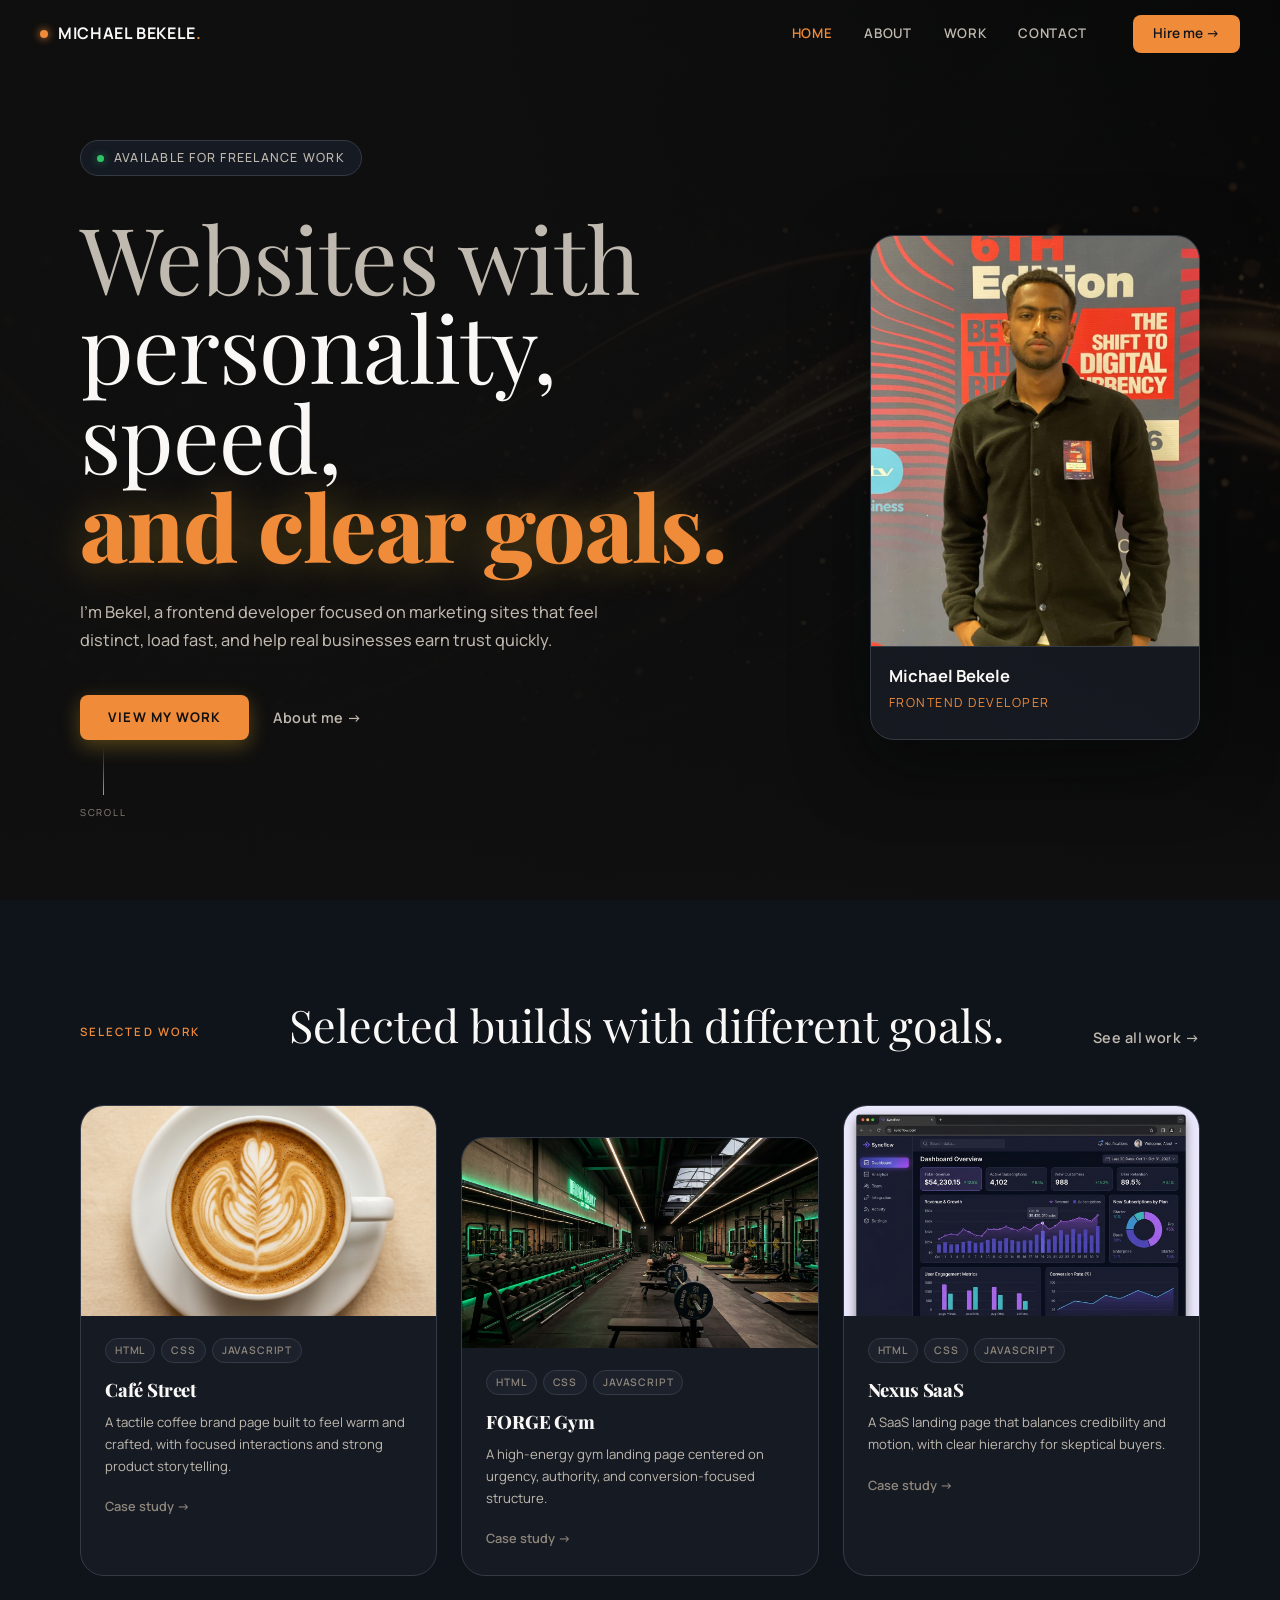
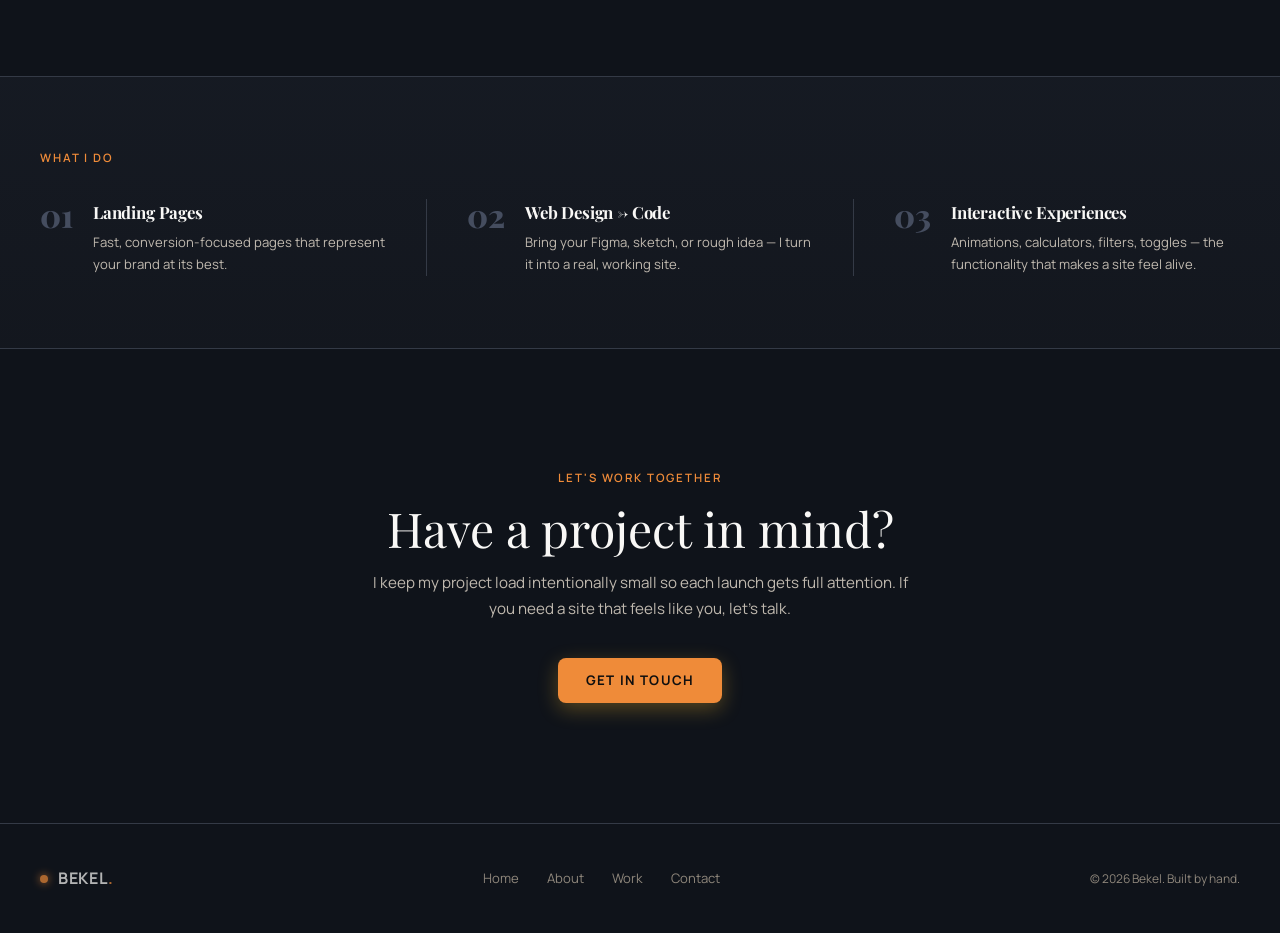
==== index.html @ 57e2bdfe "Add files via upload" ====
<!DOCTYPE html>
<html lang="en">
<head>
  <meta charset="UTF-8"/>
  <meta name="viewport" content="width=device-width, initial-scale=1.0"/>
  <title>Michael Bekele, Frontend Developer</title>
  <meta name="description" content="Frontend developer building conversion-focused websites with bold design and clean performance."/>
  <link rel="preconnect" href="https://fonts.googleapis.com"/>
  <link rel="preconnect" href="https://fonts.gstatic.com" crossorigin/>
  <link href="https://fonts.googleapis.com/css2?family=Manrope:wght@400;500;600;700;800&family=Playfair+Display:wght@500;600;700;800&display=swap" rel="stylesheet"/>
  <link rel="stylesheet" href="style.css"/>
</head>
<body class="page-home">

  <!-- CURSOR -->
  <div class="cursor-dot" id="cursor-dot"></div>
  <div class="cursor-ring" id="cursor-ring"></div>

  <!-- PAGE TRANSITION -->
  <div class="page-transition" id="page-transition"></div>

  <!-- NAV -->
  <header class="nav" id="nav">
    <div class="nav-inner">
      <a href="index.html" class="nav-brand" id="nav-brand">
        <span class="brand-dot"></span>
        <span>Michael Bekele<em>.</em></span>
      </a>
      <nav class="nav-links" id="nav-links">
        <a href="index.html" class="nl active">Home</a>
        <a href="about.html" class="nl">About</a>
        <a href="work.html" class="nl">Work</a>
        <a href="contact.html" class="nl">Contact</a>
      </nav>
      <a href="contact.html" class="nav-cta" id="nav-cta">Hire me →</a>
      <button class="hamburger" id="hamburger" aria-label="Toggle menu">
        <span></span><span></span><span></span>
      </button>
    </div>
  </header>

  <!-- HERO -->
  <section class="hero-home">
    <div class="hero-bg-img">
      <img src="portfolio_hero_bg_1786190044592.jpg" alt="" aria-hidden="true"/>
      <div class="hero-overlay"></div>
    </div>

    <div class="hero-home-inner">
      <div class="hero-layout">
        <div class="hero-copy">
          <div class="hero-tag" data-reveal>
            <span class="status-dot"></span> Available for freelance work
          </div>

          <h1 class="hero-home-headline" data-reveal>
            <span class="hl-thin">Websites with</span><br/>
            <span class="hl-bold">personality, speed,</span><br/>
            <span class="hl-accent">and clear goals.</span>
          </h1>

          <p class="hero-home-sub" data-reveal>
            I'm Bekel, a frontend developer focused on marketing sites that feel distinct,
            load fast, and help real businesses earn trust quickly.
          </p>

          <div class="hero-home-cta" data-reveal>
            <a href="work.html" class="btn btn-gold" id="view-work-btn">View my work</a>
            <a href="about.html" class="btn-link" id="about-link">About me →</a>
          </div>
        </div>

        <aside class="portrait-card" data-reveal>
          <div class="portrait-frame">
            <img src="My image.jpg" alt="Portrait of Bekel" loading="lazy"/>
          </div>
          <div class="portrait-meta">
            <p class="portrait-name">Michael Bekele</p>
            <p class="portrait-role">Frontend Developer</p>
          </div>
        </aside>
      </div>

      <div class="hero-scroll-hint" aria-hidden="true">
        <span class="scroll-line-v"></span>
        <span>scroll</span>
      </div>
    </div>
  </section>

  <!-- SELECTED WORK (teaser on home) -->
  <section class="home-work">
    <div class="hw-header" data-reveal>
      <span class="section-label">Selected Work</span>
      <h2 class="hw-title">Selected builds with different goals.</h2>
      <a href="work.html" class="btn-link hw-all">See all work →</a>
    </div>

    <div class="hw-grid">
      <!-- Cafe -->
      <article class="hw-card" data-reveal onclick="navigate('work.html')">
        <div class="hw-img-wrap">
          <img src="thumb_cafe.jpg" alt="Café Street website" loading="lazy"/>
          <div class="hw-overlay">
            <a href="https://coffee-street12.netlify.app/" target="_blank" rel="noopener" class="hw-visit" id="cafe-live" onclick="event.stopPropagation()">Visit live site ↗</a>
          </div>
        </div>
        <div class="hw-meta">
          <div class="hw-tags">
            <span>HTML</span><span>CSS</span><span>JavaScript</span>
          </div>
          <h3>Café Street</h3>
          <p>A tactile coffee brand page built to feel warm and crafted, with focused interactions and strong product storytelling.</p>
          <a href="work.html#cafe" class="hw-more">Case study →</a>
        </div>
      </article>

      <!-- Gym -->
      <article class="hw-card hw-card--offset" data-reveal onclick="navigate('work.html')">
        <div class="hw-img-wrap">
          <img src="thumb_gym.jpg" alt="FORGE gym website" loading="lazy"/>
          <div class="hw-overlay">
            <a href="https://forge-gym12.netlify.app/" target="_blank" rel="noopener" class="hw-visit" id="gym-live" onclick="event.stopPropagation()">Visit live site ↗</a>
          </div>
        </div>
        <div class="hw-meta">
          <div class="hw-tags">
            <span>HTML</span><span>CSS</span><span>JavaScript</span>
          </div>
          <h3>FORGE Gym</h3>
          <p>A high-energy gym landing page centered on urgency, authority, and conversion-focused structure.</p>
          <a href="work.html#forge" class="hw-more">Case study →</a>
        </div>
      </article>

      <!-- SaaS -->
      <article class="hw-card" data-reveal onclick="navigate('work.html')">
        <div class="hw-img-wrap">
          <img src="thumb_saas.jpg" alt="Nexus SaaS website" loading="lazy"/>
          <div class="hw-overlay">
            <a href="https://nexus-pro1.netlify.app/" target="_blank" rel="noopener" class="hw-visit" id="saas-live" onclick="event.stopPropagation()">Visit live site ↗</a>
          </div>
        </div>
        <div class="hw-meta">
          <div class="hw-tags">
            <span>HTML</span><span>CSS</span><span>JavaScript</span>
          </div>
          <h3>Nexus SaaS</h3>
          <p>A SaaS landing page that balances credibility and motion, with clear hierarchy for skeptical buyers.</p>
          <a href="work.html#nexus" class="hw-more">Case study →</a>
        </div>
      </article>
    </div>
  </section>

  <!-- SERVICES STRIP -->
  <section class="services-strip" data-reveal>
    <div class="services-inner">
      <p class="services-label">What I do</p>
      <div class="services-list">
        <div class="service-item">
          <span class="si-num">01</span>
          <div>
            <h3>Landing Pages</h3>
            <p>Fast, conversion-focused pages that represent your brand at its best.</p>
          </div>
        </div>
        <div class="service-divider"></div>
        <div class="service-item">
          <span class="si-num">02</span>
          <div>
            <h3>Web Design → Code</h3>
            <p>Bring your Figma, sketch, or rough idea — I turn it into a real, working site.</p>
          </div>
        </div>
        <div class="service-divider"></div>
        <div class="service-item">
          <span class="si-num">03</span>
          <div>
            <h3>Interactive Experiences</h3>
            <p>Animations, calculators, filters, toggles — the functionality that makes a site feel alive.</p>
          </div>
        </div>
      </div>
    </div>
  </section>

  <!-- HOME CTA -->
  <section class="home-cta" data-reveal>
    <div class="home-cta-inner">
      <p class="hcta-label">Let's work together</p>
      <h2 class="hcta-title">Have a project in mind?</h2>
      <p class="hcta-sub">I keep my project load intentionally small so each launch gets full attention. If you need a site that feels like you, let's talk.</p>
      <a href="contact.html" class="btn btn-gold" id="home-contact-btn">Get in touch</a>
    </div>
  </section>

  <!-- FOOTER -->
  <footer class="footer">
    <div class="footer-inner">
      <a href="index.html" class="nav-brand footer-brand">
        <span class="brand-dot"></span>
        <span>Bekel<em>.</em></span>
      </a>
      <div class="footer-links">
        <a href="index.html">Home</a>
        <a href="about.html">About</a>
        <a href="work.html">Work</a>
        <a href="contact.html">Contact</a>
      </div>
      <p class="footer-copy">© 2026 Bekel. Built by hand.</p>
    </div>
  </footer>

  <script src="main.js"></script>
</body>
</html>
---- style.css ----
/* ============================================
   PORTFOLIO — style.css
   ============================================ */

*, *::before, *::after { box-sizing: border-box; margin: 0; padding: 0; }

:root {
  --gold:       hsl(27, 85%, 58%);
  --gold-dim:   hsl(27, 79%, 50%);
  --gold-soft:  hsl(27, 85%, 58%, 0.14);
  --bg:         hsl(215, 28%, 8%);
  --bg-card:    hsl(218, 24%, 11%);
  --bg-card2:   hsl(220, 21%, 14%);
  --border:     hsl(221, 15%, 24%);
  --border-mid: hsl(220, 16%, 32%);
  --text:       hsl(35, 22%, 92%);
  --text-muted: hsl(35, 12%, 72%);
  --text-dim:   hsl(35, 8%, 52%);
  --white:      hsl(40, 20%, 97%);
  --shadow:     0 22px 70px hsl(215, 40%, 2%, 0.55);
  --r-sm:  8px;
  --r-md: 16px;
  --r-lg: 24px;
  --transition: 0.3s cubic-bezier(.4,0,.2,1);
  --font-head: 'Playfair Display', Georgia, serif;
  --font-body: 'Manrope', 'Segoe UI', sans-serif;
}

html { scroll-behavior: smooth; font-size: 16px; }

body {
  font-family: var(--font-body);
  background:
    radial-gradient(70rem 35rem at 78% -5%, hsl(27, 85%, 58%, 0.1), transparent 60%),
    radial-gradient(45rem 24rem at -8% 22%, hsl(208, 50%, 38%, 0.16), transparent 62%),
    var(--bg);
  color: var(--text);
  overflow-x: hidden;
  line-height: 1.6;
}

@media (pointer: fine) {
  body { cursor: default; }
  a, button, .hw-card, .project-visit-btn, .contact-method { cursor: pointer; }
}

img { display: block; max-width: 100%; height: auto; }
a   { text-decoration: none; color: inherit; }
ul  { list-style: none; }
button { font-family: inherit; border: none; background: none; }

::-webkit-scrollbar { width: 4px; }
::-webkit-scrollbar-track { background: var(--bg); }
::-webkit-scrollbar-thumb { background: var(--gold); border-radius: 99px; }

/* ============================================
   CURSOR
   ============================================ */
.cursor-dot,
.cursor-ring {
  display: none !important;
}

/* ============================================
   PAGE TRANSITION
   ============================================ */
.page-transition {
  position: fixed; inset: 0; z-index: 8000;
  background: var(--bg);
  pointer-events: none;
  opacity: 0;
  transition: opacity 0.4s ease;
}
.page-transition.active { opacity: 1; pointer-events: all; }

/* ============================================
   NAVBAR
   ============================================ */
.nav {
  position: fixed; top: 0; left: 0; right: 0; z-index: 100;
  padding: 0 40px;
  transition: background var(--transition), border-color var(--transition), box-shadow var(--transition);
}
.nav.scrolled {
  background: hsl(217, 28%, 9%, 0.84);
  backdrop-filter: blur(20px);
  border-bottom: 1px solid var(--border);
  box-shadow: 0 8px 30px hsl(220, 30%, 4%, 0.35);
}

.nav-inner {
  max-width: 1200px; margin: 0 auto;
  height: 68px;
  display: flex; align-items: center; gap: 32px;
}

.nav-brand {
  display: flex; align-items: center; gap: 10px;
  font-family: var(--font-body);
  font-size: 1rem; font-weight: 700;
  letter-spacing: 0.04em;
  text-transform: uppercase;
  color: var(--white);
  flex-shrink: 0;
}
.nav-brand em { color: var(--gold); font-style: normal; }
.brand-dot {
  width: 8px; height: 8px; border-radius: 50%;
  background: var(--gold);
  box-shadow: 0 0 8px var(--gold);
  animation: dotGlow 4s ease-in-out infinite;
}
@keyframes dotGlow {
  0%,100% { box-shadow: 0 0 6px var(--gold); }
  50%      { box-shadow: 0 0 14px var(--gold); }
}

.nav-links { display: flex; gap: 4px; margin-left: auto; }
.nl {
  font-size: 0.83rem; font-weight: 600;
  letter-spacing: 0.05em;
  text-transform: uppercase;
  color: var(--text-muted);
  padding: 6px 14px; border-radius: var(--r-sm);
  transition: color var(--transition), background var(--transition);
}
.nl:hover { color: var(--text); background: var(--bg-card); }
.nl.active { color: var(--gold); }

.nav-cta {
  font-size: 0.85rem; font-weight: 600;
  color: var(--bg);
  background: var(--gold);
  padding: 8px 20px; border-radius: var(--r-sm);
  transition: background var(--transition), transform var(--transition);
  white-space: nowrap;
}
.nav-cta:hover { background: var(--gold-dim); transform: translateY(-1px); }

.hamburger {
  display: none; flex-direction: column; gap: 5px;
  padding: 4px;
}
.hamburger span {
  display: block; width: 20px; height: 1.5px;
  background: var(--text); border-radius: 2px;
  transition: transform .3s ease, opacity .3s ease;
}
.hamburger.open span:nth-child(1) { transform: translateY(6.5px) rotate(45deg); }
.hamburger.open span:nth-child(2) { opacity: 0; }
.hamburger.open span:nth-child(3) { transform: translateY(-6.5px) rotate(-45deg); }

/* ============================================
   BUTTONS
   ============================================ */
.btn {
  display: inline-flex; align-items: center; justify-content: center; gap: 8px;
  font-family: var(--font-body);
  font-size: 0.83rem; font-weight: 700;
  letter-spacing: 0.09em;
  text-transform: uppercase;
  padding: 12px 28px; border-radius: var(--r-sm);
  transition: transform var(--transition), box-shadow var(--transition), background var(--transition);
}
.btn:hover { transform: translateY(-2px); }
.btn:active { transform: translateY(0); }

.btn-gold {
  background: var(--gold);
  color: hsl(0,0%,6%);
  box-shadow: 0 6px 20px hsl(43,96%,58%,0.3);
}
.btn-gold:hover {
  background: var(--gold-dim);
  box-shadow: 0 10px 30px hsl(43,96%,58%,0.45);
}

.btn-link {
  font-family: var(--font-body);
  font-size: 0.9rem; font-weight: 600;
  letter-spacing: 0.03em;
  color: var(--text-muted);
  transition: color var(--transition);
}
.btn-link:hover { color: var(--gold); }

/* ============================================
   REVEAL
   ============================================ */
[data-reveal] {
  opacity: 0; transform: translateY(36px);
  transition: opacity .75s ease, transform .75s cubic-bezier(.22,1,.36,1);
}
[data-reveal].visible { opacity: 1; transform: translateY(0); }

/* ============================================
   HERO — HOME
   ============================================ */
.hero-home {
  position: relative; min-height: 100vh;
  display: flex; align-items: center;
  overflow: hidden;
}
.hero-bg-img {
  position: absolute; inset: 0;
}
.hero-bg-img img {
  width: 100%; height: 100%;
  object-fit: cover;
  filter: brightness(0.3);
}
.hero-overlay {
  position: absolute; inset: 0;
  background: linear-gradient(to right, hsl(0,0%,6%,0.96) 35%, hsl(0,0%,6%,0.5) 100%),
              linear-gradient(to top, hsl(0,0%,6%,1) 0%, transparent 30%);
}
.hero-home-inner {
  position: relative; z-index: 2;
  max-width: 1200px; margin: 0 auto;
  padding: 100px 40px 120px;
  width: 100%;
}

.hero-tag {
  display: inline-flex; align-items: center; gap: 10px;
  font-size: 0.78rem; font-weight: 500;
  letter-spacing: 0.1em; text-transform: uppercase;
  color: var(--text-muted);
  background: var(--bg-card);
  border: 1px solid var(--border);
  padding: 7px 16px; border-radius: 99px;
  margin-bottom: 36px;
}
.status-dot {
  width: 7px; height: 7px; border-radius: 50%;
  background: hsl(142,60%,48%);
  box-shadow: 0 0 8px hsl(142,60%,48%,0.6);
  animation: statusPulse 2s ease-in-out infinite;
}
@keyframes statusPulse {
  0%,100% { box-shadow: 0 0 6px hsl(142,60%,48%,0.5); }
  50%      { box-shadow: 0 0 14px hsl(142,60%,48%,0.8); }
}

.hero-home-headline {
  font-family: var(--font-head);
  font-size: clamp(3rem, 7.2vw, 6.8rem);
  line-height: 0.97; letter-spacing: -0.01em;
  margin-bottom: 28px;
}
.hl-thin  { font-weight: 400; color: var(--text-muted); }
.hl-bold  { font-weight: 400; color: var(--white); }
.hl-accent{ font-weight: 800; color: var(--gold);
  text-shadow: 0 0 40px hsl(43,96%,58%,0.3); }

.hero-home-sub {
  font-size: 1.02rem; font-weight: 450;
  color: var(--text-muted); line-height: 1.75;
  max-width: 520px; margin-bottom: 40px;
}

.hero-home-cta { display: flex; align-items: center; gap: 24px; flex-wrap: wrap; }

.hero-layout {
  display: grid;
  grid-template-columns: minmax(0, 1fr) 330px;
  gap: 52px;
  align-items: end;
}

.portrait-card {
  background: hsl(220, 22%, 12%, 0.8);
  border: 1px solid var(--border);
  border-radius: var(--r-lg);
  overflow: hidden;
  box-shadow: var(--shadow);
}

.portrait-frame {
  aspect-ratio: 4 / 5;
  background: linear-gradient(135deg, hsl(224, 19%, 13%), hsl(215, 24%, 8%));
}

.portrait-frame img {
  width: 100%;
  height: 100%;
  object-fit: cover;
}

.is-fallback-photo {
  object-fit: cover;
  filter: saturate(0.9) contrast(1.04);
}

.portrait-meta {
  padding: 16px 18px 18px;
  border-top: 1px solid var(--border);
}

.portrait-name {
  font-size: 1.04rem;
  font-weight: 700;
  color: var(--white);
}

.portrait-role {
  font-size: 0.78rem;
  letter-spacing: 0.12em;
  text-transform: uppercase;
  color: var(--gold);
  margin: 3px 0 8px;
}

.portrait-note {
  font-size: 0.74rem;
  color: var(--text-dim);
  line-height: 1.45;
}

.hero-scroll-hint {
  position: absolute; bottom: 40px; left: 40px;
  display: flex; flex-direction: column; align-items: center; gap: 10px;
  opacity: 0; animation: fadeInUp 1s ease 2s forwards;
}
@keyframes fadeInUp {
  to { opacity: 1; transform: none; }
}
.scroll-line-v {
  width: 1px; height: 48px;
  background: linear-gradient(to bottom, transparent, var(--gold));
  animation: scrollDrop 1.8s ease-in-out infinite;
}
@keyframes scrollDrop {
  0%,100% { transform: scaleY(0); transform-origin: top; }
  50%      { transform: scaleY(1); transform-origin: top; }
}
.hero-scroll-hint span:last-child {
  font-size: 0.6rem; letter-spacing: 0.18em; text-transform: uppercase;
  color: var(--text-dim);
}

/* ============================================
   HOME WORK GRID
   ============================================ */
.home-work {
  padding: 100px 40px;
  max-width: 1200px; margin: 0 auto;
}
.hw-header {
  display: flex; align-items: flex-end; justify-content: space-between;
  margin-bottom: 56px; flex-wrap: wrap; gap: 16px;
}
.section-label {
  display: block;
  font-size: 0.72rem; font-weight: 600;
  letter-spacing: 0.18em; text-transform: uppercase;
  color: var(--gold); margin-bottom: 8px;
}
.hw-title {
  font-family: var(--font-head);
  font-size: clamp(1.8rem, 3.5vw, 2.8rem);
  font-weight: 400; line-height: 1.1;
  letter-spacing: 0; color: var(--white);
}

.hw-grid {
  display: grid;
  grid-template-columns: repeat(3, 1fr);
  gap: 24px;
}
.hw-card {
  background: var(--bg-card);
  border: 1px solid var(--border);
  border-radius: var(--r-lg);
  overflow: hidden;
  transition: border-color var(--transition), transform var(--transition), box-shadow var(--transition);
  cursor: pointer;
}
.hw-card:hover { border-color: var(--border-mid); transform: translateY(-8px); box-shadow: var(--shadow); }
.hw-card--offset { margin-top: 32px; }

.hw-img-wrap {
  position: relative; height: 210px; overflow: hidden;
}
.hw-img-wrap img {
  width: 100%; height: 100%; object-fit: cover;
  transition: transform .6s cubic-bezier(.4,0,.2,1);
}
.hw-card:hover .hw-img-wrap img { transform: scale(1.06); }
.hw-overlay {
  position: absolute; inset: 0;
  background: hsl(0,0%,0%,0.6);
  display: flex; align-items: center; justify-content: center;
  opacity: 0; transition: opacity var(--transition);
}
.hw-card:hover .hw-overlay { opacity: 1; }
.hw-visit {
  font-family: var(--font-head);
  font-size: 0.875rem; font-weight: 700;
  color: var(--bg); background: var(--gold);
  padding: 10px 22px; border-radius: var(--r-sm);
  transition: background var(--transition);
}
.hw-visit:hover { background: var(--gold-dim); }

.hw-meta { padding: 22px 24px 24px; }
.hw-tags { display: flex; gap: 6px; flex-wrap: wrap; margin-bottom: 12px; }
.hw-tags span {
  font-size: 0.65rem; font-weight: 600;
  letter-spacing: 0.08em; text-transform: uppercase;
  color: var(--text-dim);
  background: var(--bg-card2);
  border: 1px solid var(--border);
  padding: 3px 9px; border-radius: 99px;
}
.hw-meta h3 {
  font-family: var(--font-head);
  font-size: 1.15rem; font-weight: 800;
  color: var(--white); margin-bottom: 8px;
  letter-spacing: -0.01em;
}
.hw-meta p {
  font-size: 0.82rem; color: var(--text-muted);
  line-height: 1.65; margin-bottom: 16px;
}
.hw-more {
  font-size: 0.8rem; font-weight: 600;
  color: var(--text-dim);
  transition: color var(--transition);
}
.hw-more:hover { color: var(--gold); }

/* ============================================
   SERVICES STRIP
   ============================================ */
.services-strip {
  border-top: 1px solid var(--border);
  border-bottom: 1px solid var(--border);
  padding: 72px 40px;
  background: linear-gradient(180deg, hsl(220, 22%, 12%, 0.75), hsl(220, 22%, 10%, 0.86));
}
.services-inner { max-width: 1200px; margin: 0 auto; }
.services-label {
  font-size: 0.72rem; font-weight: 600;
  letter-spacing: 0.16em; text-transform: uppercase;
  color: var(--gold); margin-bottom: 32px;
}
.services-list { display: flex; align-items: flex-start; gap: 0; }
.service-item { flex: 1; display: flex; align-items: flex-start; gap: 20px; }
.si-num {
  font-family: var(--font-head);
  font-size: 2rem; font-weight: 800;
  color: var(--border-mid); line-height: 1; flex-shrink: 0;
}
.service-item h3 {
  font-family: var(--font-head);
  font-size: 1.05rem; font-weight: 700;
  color: var(--white); margin-bottom: 6px;
  letter-spacing: -0.01em;
}
.service-item p { font-size: 0.82rem; color: var(--text-muted); line-height: 1.65; }
.service-divider {
  width: 1px; background: var(--border);
  margin: 0 40px; align-self: stretch;
}

/* ============================================
   HOME CTA
   ============================================ */
.home-cta {
  padding: 120px 40px;
  background: var(--bg);
  text-align: center;
}
.home-cta-inner { max-width: 560px; margin: 0 auto; }
.hcta-label {
  font-size: 0.72rem; font-weight: 600;
  letter-spacing: 0.16em; text-transform: uppercase;
  color: var(--gold); margin-bottom: 16px;
}
.hcta-title {
  font-family: var(--font-head);
  font-size: clamp(2rem, 4vw, 3rem);
  font-weight: 400; line-height: 1.07;
  letter-spacing: 0;
  color: var(--white); margin-bottom: 16px;
}
.hcta-sub { font-size: 0.95rem; color: var(--text-muted); line-height: 1.7; margin-bottom: 36px; }

/* ============================================
   PAGE HERO (about / work / contact)
   ============================================ */
.page-hero {
  padding: 160px 40px 80px;
  background: var(--bg);
  border-bottom: 1px solid var(--border);
}
.page-hero-inner { max-width: 1200px; margin: 0 auto; }
.page-eyebrow {
  font-size: 0.72rem; font-weight: 600;
  letter-spacing: 0.2em; text-transform: uppercase;
  color: var(--gold); margin-bottom: 20px;
}
.page-headline {
  font-family: var(--font-head);
  font-size: clamp(2.5rem, 6vw, 5rem);
  font-weight: 800; line-height: 1.05;
  letter-spacing: -0.03em; color: var(--white);
  margin-bottom: 20px;
}
.accent-gold { color: var(--gold); }
.page-sub {
  font-size: 1.05rem; color: var(--text-muted);
  line-height: 1.75; max-width: 560px;
}

/* ============================================
   ABOUT PAGE
   ============================================ */
.about-main { padding: 80px 40px 100px; }
.about-main-inner {
  max-width: 1200px; margin: 0 auto;
  display: grid; grid-template-columns: 1fr 1.4fr;
  gap: 80px; align-items: start;
}

/* Photo placeholder */
.photo-placeholder {
  width: 100%; aspect-ratio: 3/4;
  background: var(--bg-card);
  border: 2px dashed var(--border-mid);
  border-radius: var(--r-lg);
  overflow: hidden;
  transition: border-color var(--transition);
}
.photo-placeholder:hover { border-color: var(--gold); }
.photo-placeholder-inner {
  width: 100%; height: 100%;
  display: flex; flex-direction: column;
  align-items: center; justify-content: center;
  gap: 12px; padding: 32px; text-align: center;
}
.photo-placeholder-inner p {
  font-family: var(--font-head);
  font-size: 1rem; font-weight: 700; color: var(--text-muted);
}
.photo-placeholder-inner span { font-size: 0.78rem; color: var(--text-dim); line-height: 1.5; }

/* When user replaces with real photo: */
.about-photo {
  width: 100%; aspect-ratio: 4/5;
  object-fit: cover;
  object-position: center 22%;
  border-radius: var(--r-lg);
  box-shadow: var(--shadow);
}

.about-photo-card {
  display: block;
  width: min(100%, 300px);
  margin: 0 auto;
}

.about-photo-card figcaption {
  margin-top: 12px;
  font-size: 0.74rem;
  color: var(--text-dim);
}

.quick-facts {
  margin-top: 24px; display: flex; flex-direction: column; gap: 0;
  border: 1px solid var(--border); border-radius: var(--r-md); overflow: hidden;
}
.qf-item {
  display: flex; align-items: center; justify-content: space-between;
  padding: 14px 18px;
  border-bottom: 1px solid var(--border);
}
.qf-item:last-child { border-bottom: none; }
.qf-label { font-size: 0.75rem; color: var(--text-dim); font-weight: 500; }
.qf-val   { font-size: 0.82rem; color: var(--text); font-weight: 600; }
.qf-val.available { color: hsl(142,60%,48%); }

.about-bio-title {
  font-family: var(--font-head);
  font-size: clamp(1.5rem, 2.5vw, 2.2rem);
  font-weight: 400; line-height: 1.22;
  letter-spacing: 0; color: var(--white);
  margin-bottom: 28px;
}
.about-bio-text { display: flex; flex-direction: column; gap: 16px; margin-bottom: 36px; }
.about-bio-text p { font-size: 0.95rem; color: var(--text-muted); line-height: 1.8; }

/* Skills */
.skills-section {
  padding: 80px 40px 100px;
  background: var(--bg-card);
  border-top: 1px solid var(--border);
}
.skills-inner { max-width: 1200px; margin: 0 auto; }
.skills-title {
  font-family: var(--font-head);
  font-size: clamp(1.8rem, 3vw, 2.4rem);
  font-weight: 800; color: var(--white);
  margin-bottom: 48px; letter-spacing: -0.02em;
}
.skills-grid { display: flex; flex-direction: column; gap: 28px; }
.skill-group-label {
  font-size: 0.72rem; font-weight: 600;
  letter-spacing: 0.1em; text-transform: uppercase;
  color: var(--text-dim); margin-bottom: 10px;
}
.skill-tags { display: flex; flex-wrap: wrap; gap: 8px; }
.skill-tags span {
  font-size: 0.82rem; font-weight: 500;
  color: var(--text-muted);
  background: var(--bg);
  border: 1px solid var(--border);
  padding: 6px 16px; border-radius: 99px;
  transition: border-color var(--transition), color var(--transition);
}
.skill-tags span:hover { border-color: var(--gold); color: var(--gold); }

/* Approach */
.approach-section { padding: 100px 40px; background: var(--bg); }
.approach-inner { max-width: 1200px; margin: 0 auto; }
.approach-title {
  font-family: var(--font-head);
  font-size: clamp(1.8rem, 3vw, 2.4rem);
  font-weight: 800; color: var(--white);
  letter-spacing: -0.02em; margin-bottom: 56px;
}
.approach-steps {
  display: grid; grid-template-columns: repeat(4, 1fr); gap: 32px;
}
.ap-step {
  padding: 28px 24px;
  background: var(--bg-card);
  border: 1px solid var(--border);
  border-radius: var(--r-lg);
  transition: border-color var(--transition);
}
.ap-step:hover { border-color: var(--border-mid); }
.ap-num {
  font-family: var(--font-head);
  font-size: 0.7rem; font-weight: 700;
  letter-spacing: 0.1em; color: var(--gold);
  margin-bottom: 14px; display: block;
}
.ap-step h3 {
  font-family: var(--font-head);
  font-size: 1rem; font-weight: 700;
  color: var(--white); margin-bottom: 8px;
}
.ap-step p { font-size: 0.82rem; color: var(--text-muted); line-height: 1.65; }

/* ============================================
   WORK PAGE
   ============================================ */
.project-section { padding: 100px 40px; }
.project-inner {
  max-width: 1200px; margin: 0 auto;
  display: grid; grid-template-columns: 1fr 1fr;
  gap: 80px; align-items: center;
}
.project-inner--rtl { direction: rtl; }
.project-inner--rtl > * { direction: ltr; }

.project-visual { position: relative; }
.project-img-wrap {
  position: relative; border-radius: var(--r-lg); overflow: hidden;
  box-shadow: var(--shadow);
}
.project-img-wrap img {
  width: 100%; height: 380px; object-fit: cover;
  transition: transform .6s cubic-bezier(.4,0,.2,1);
}
.project-visual:hover .project-img-wrap img { transform: scale(1.04); }
.project-img-overlay {
  position: absolute; inset: 0;
  background: hsl(0,0%,0%,0.65);
  display: flex; align-items: center; justify-content: center;
  opacity: 0; transition: opacity var(--transition);
}
.project-visual:hover .project-img-overlay { opacity: 1; }
.project-visit-btn {
  font-family: var(--font-head);
  font-size: 0.875rem; font-weight: 700;
  background: var(--gold); color: var(--bg);
  padding: 12px 28px; border-radius: var(--r-sm);
  transition: background var(--transition);
}
.project-visit-btn:hover { background: var(--gold-dim); }

.project-number {
  position: absolute; bottom: -24px; right: -12px;
  font-family: var(--font-head);
  font-size: 8rem; font-weight: 800;
  color: hsl(43,96%,58%,0.05);
  line-height: 1; pointer-events: none; user-select: none;
}

.project-tags { display: flex; gap: 8px; flex-wrap: wrap; margin-bottom: 16px; }
.project-tags span {
  font-size: 0.65rem; font-weight: 600;
  letter-spacing: 0.1em; text-transform: uppercase;
  color: var(--text-dim);
  background: var(--bg-card);
  border: 1px solid var(--border);
  padding: 4px 10px; border-radius: 99px;
}
.project-title {
  font-family: var(--font-head);
  font-size: clamp(2rem, 3.5vw, 3rem);
  font-weight: 400; line-height: 1.05;
  letter-spacing: 0; color: var(--white);
  margin-bottom: 16px;
}
.project-desc { font-size: 0.92rem; color: var(--text-muted); line-height: 1.8; margin-bottom: 28px; }

.project-features { margin-bottom: 24px; }
.project-features h3 {
  font-size: 0.72rem; font-weight: 700;
  letter-spacing: 0.12em; text-transform: uppercase;
  color: var(--text-dim); margin-bottom: 12px;
}
.project-features ul { display: flex; flex-direction: column; gap: 8px; }
.project-features li {
  font-size: 0.82rem; color: var(--text-muted);
  display: flex; align-items: flex-start; gap: 10px;
}
.project-features li::before {
  content: '→';
  color: var(--gold); flex-shrink: 0; font-size: 0.75rem; margin-top: 1px;
}

.project-tech { display: flex; flex-wrap: wrap; gap: 8px; margin-bottom: 32px; }
.project-tech span {
  font-family: 'DM Mono', 'Courier New', monospace;
  font-size: 0.72rem; font-weight: 500;
  color: var(--gold);
  background: hsl(43,96%,58%,0.08);
  border: 1px solid hsl(43,96%,58%,0.2);
  padding: 4px 12px; border-radius: 4px;
}

.project-links { display: flex; align-items: center; gap: 20px; }

.project-divider {
  max-width: 1200px; margin: 0 auto;
  height: 1px; background: var(--border);
}

.work-cta {
  padding: 100px 40px; text-align: center;
  background: var(--bg-card);
  border-top: 1px solid var(--border);
}
.work-cta-inner { max-width: 480px; margin: 0 auto; }
.work-cta h2 {
  font-family: var(--font-head);
  font-size: clamp(1.8rem, 3.5vw, 2.6rem);
  font-weight: 400; color: var(--white);
  letter-spacing: 0; margin-bottom: 32px;
  line-height: 1.15;
}

/* ============================================
   CONTACT PAGE
   ============================================ */
.contact-main { padding: 80px 40px 100px; }
.contact-main-inner {
  max-width: 560px;
  margin: 0 auto;
}

/* Contact info card */
.contact-info-card {
  background: var(--bg-card);
  border: 1px solid var(--border);
  border-radius: var(--r-lg);
  padding: 36px;
  position: sticky; top: 88px;
  box-shadow: var(--shadow);
}
.contact-info-title {
  font-family: var(--font-head);
  font-size: 1.1rem; font-weight: 700;
  color: var(--white); margin-bottom: 28px;
  line-height: 1.3;
}

.contact-methods { display: flex; flex-direction: column; gap: 4px; margin-bottom: 28px; }
.contact-method {
  display: flex; align-items: center; gap: 14px;
  padding: 14px;
  border-radius: var(--r-md);
  transition: background var(--transition);
}
.contact-method:hover { background: var(--bg-card2); }
.cm-icon {
  width: 40px; height: 40px; border-radius: var(--r-sm);
  background: var(--bg); border: 1px solid var(--border);
  display: flex; align-items: center; justify-content: center;
  color: var(--text-muted); flex-shrink: 0;
}
.contact-method:hover .cm-icon { border-color: var(--gold); color: var(--gold); }
.cm-label { display: block; font-size: 0.7rem; color: var(--text-dim); margin-bottom: 2px; text-transform: uppercase; letter-spacing: 0.08em; }
.cm-val   { font-size: 0.85rem; font-weight: 500; color: var(--text); }

/* ============================================
   FOOTER
   ============================================ */
.footer {
  border-top: 1px solid var(--border);
  padding: 40px;
  background: var(--bg);
}
.footer-inner {
  max-width: 1200px; margin: 0 auto;
  display: flex; align-items: center; justify-content: space-between;
  gap: 24px; flex-wrap: wrap;
}
.footer-brand { opacity: 0.7; transition: opacity var(--transition); }
.footer-brand:hover { opacity: 1; }
.footer-links { display: flex; gap: 8px; flex-wrap: wrap; }
.footer-links a {
  font-size: 0.82rem; color: var(--text-dim);
  padding: 4px 10px; border-radius: var(--r-sm);
  transition: color var(--transition), background var(--transition);
}
.footer-links a:hover { color: var(--text); background: var(--bg-card); }
.footer-copy { font-size: 0.75rem; color: var(--text-dim); }

/* ============================================
   RESPONSIVE
   ============================================ */
@media (max-width: 1024px) {
  .hw-grid { grid-template-columns: 1fr 1fr; }
  .hw-card--offset { margin-top: 0; }
  .approach-steps { grid-template-columns: 1fr 1fr; }
  .project-inner, .project-inner--rtl { grid-template-columns: 1fr; direction: ltr; }
  .project-number { display: none; }
  .contact-info-card { position: static; }
}

@media (max-width: 768px) {
  .nav { padding: 0 20px; }
  .nav-links {
    display: none; position: fixed; inset: 68px 0 0;
    background: hsl(0,0%,6%,0.97); backdrop-filter: blur(20px);
    flex-direction: column; align-items: center; justify-content: center;
    gap: 8px; z-index: 99;
    opacity: 0; visibility: hidden;
    transition: opacity var(--transition), visibility var(--transition);
  }
  .nav-links.open { display: flex; opacity: 1; visibility: visible; }
  .nl { font-size: 1.2rem; padding: 12px 24px; }
  .hamburger { display: flex; }
  .nav-cta { display: none; }
  .hero-home-inner { padding: 100px 20px 100px; }
  .hero-layout { grid-template-columns: 1fr; gap: 28px; }
  .portrait-card { max-width: 360px; }
  .hero-scroll-hint { left: 20px; }
  .home-work, .services-strip, .home-cta,
  .about-main, .skills-section, .approach-section,
  .page-hero, .project-section, .work-cta, .contact-main,
  .footer { padding-left: 20px; padding-right: 20px; }
  .hw-grid { grid-template-columns: 1fr; }
  .services-list { flex-direction: column; gap: 32px; }
  .service-divider { display: none; }
  .about-main-inner { grid-template-columns: 1fr; gap: 40px; }
  .approach-steps { grid-template-columns: 1fr; }
  .footer-inner { flex-direction: column; text-align: center; }
  .footer-links { justify-content: center; }
  .cursor-dot, .cursor-ring { display: none; }
}
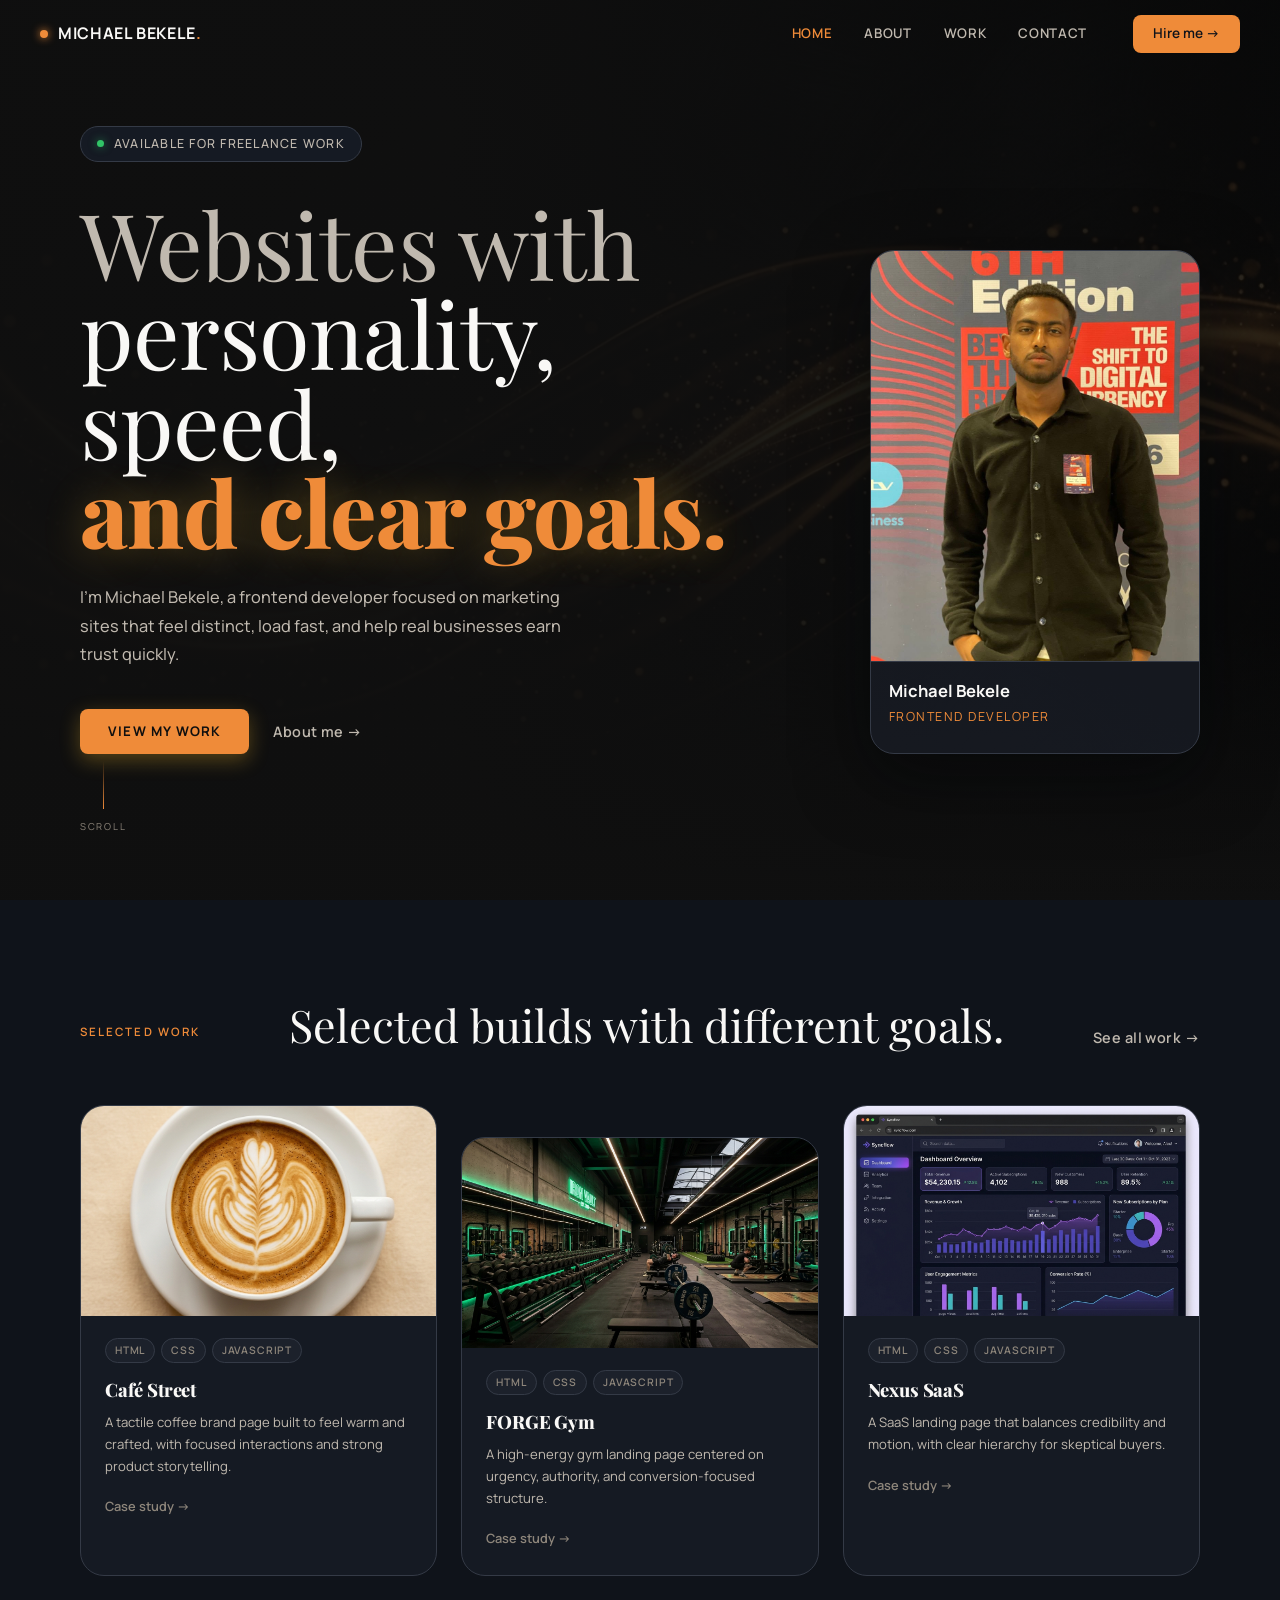
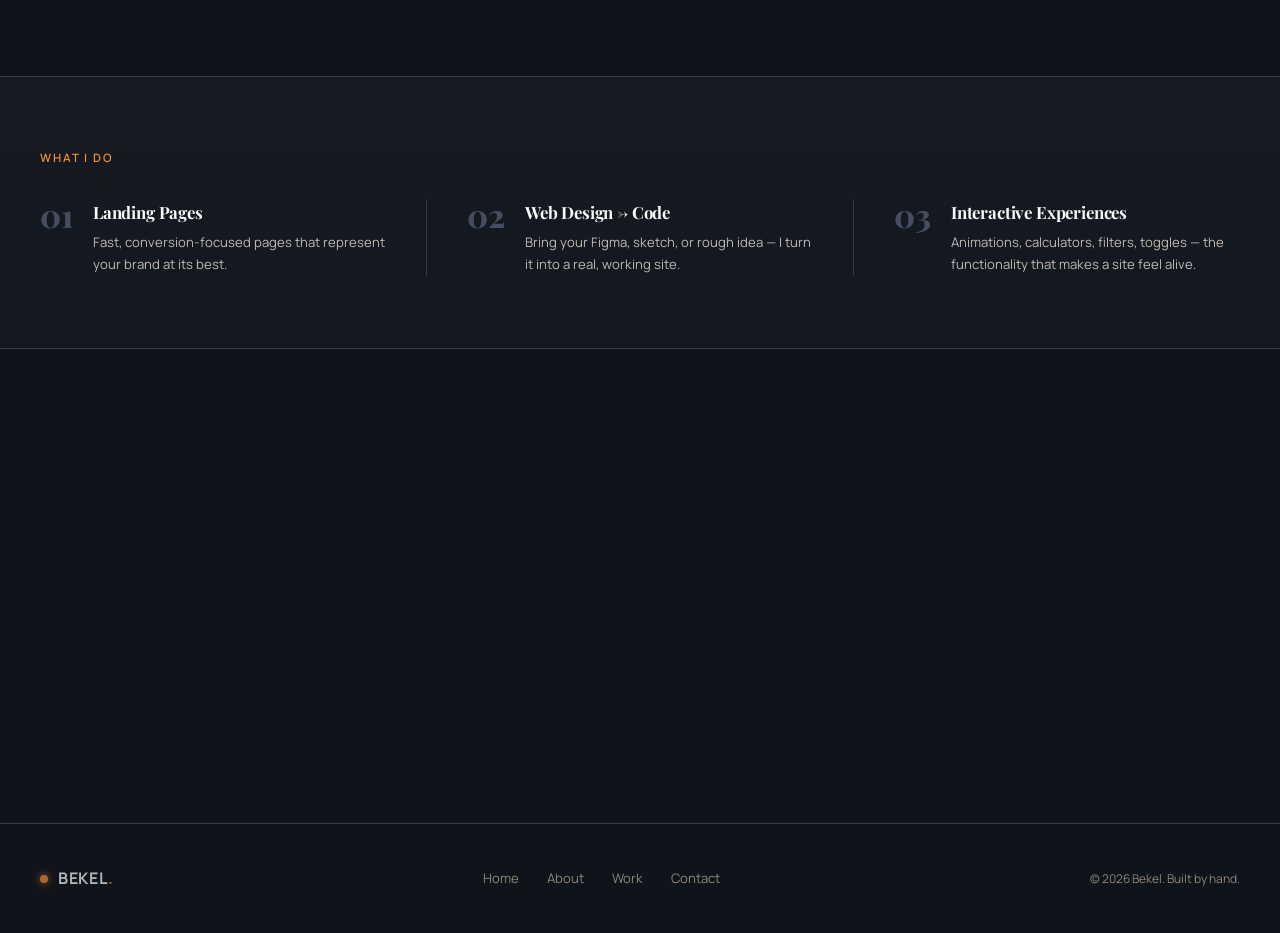
==== commit 26fb26d8: "Update name from Bekel to Michael Bekele" ====
--- a/index.html
+++ b/index.html
@@ -60,7 +60,7 @@
           </h1>
 
           <p class="hero-home-sub" data-reveal>
-            I'm Bekel, a frontend developer focused on marketing sites that feel distinct,
+            I'm Michael Bekele, a frontend developer focused on marketing sites that feel distinct,
             load fast, and help real businesses earn trust quickly.
           </p>
 
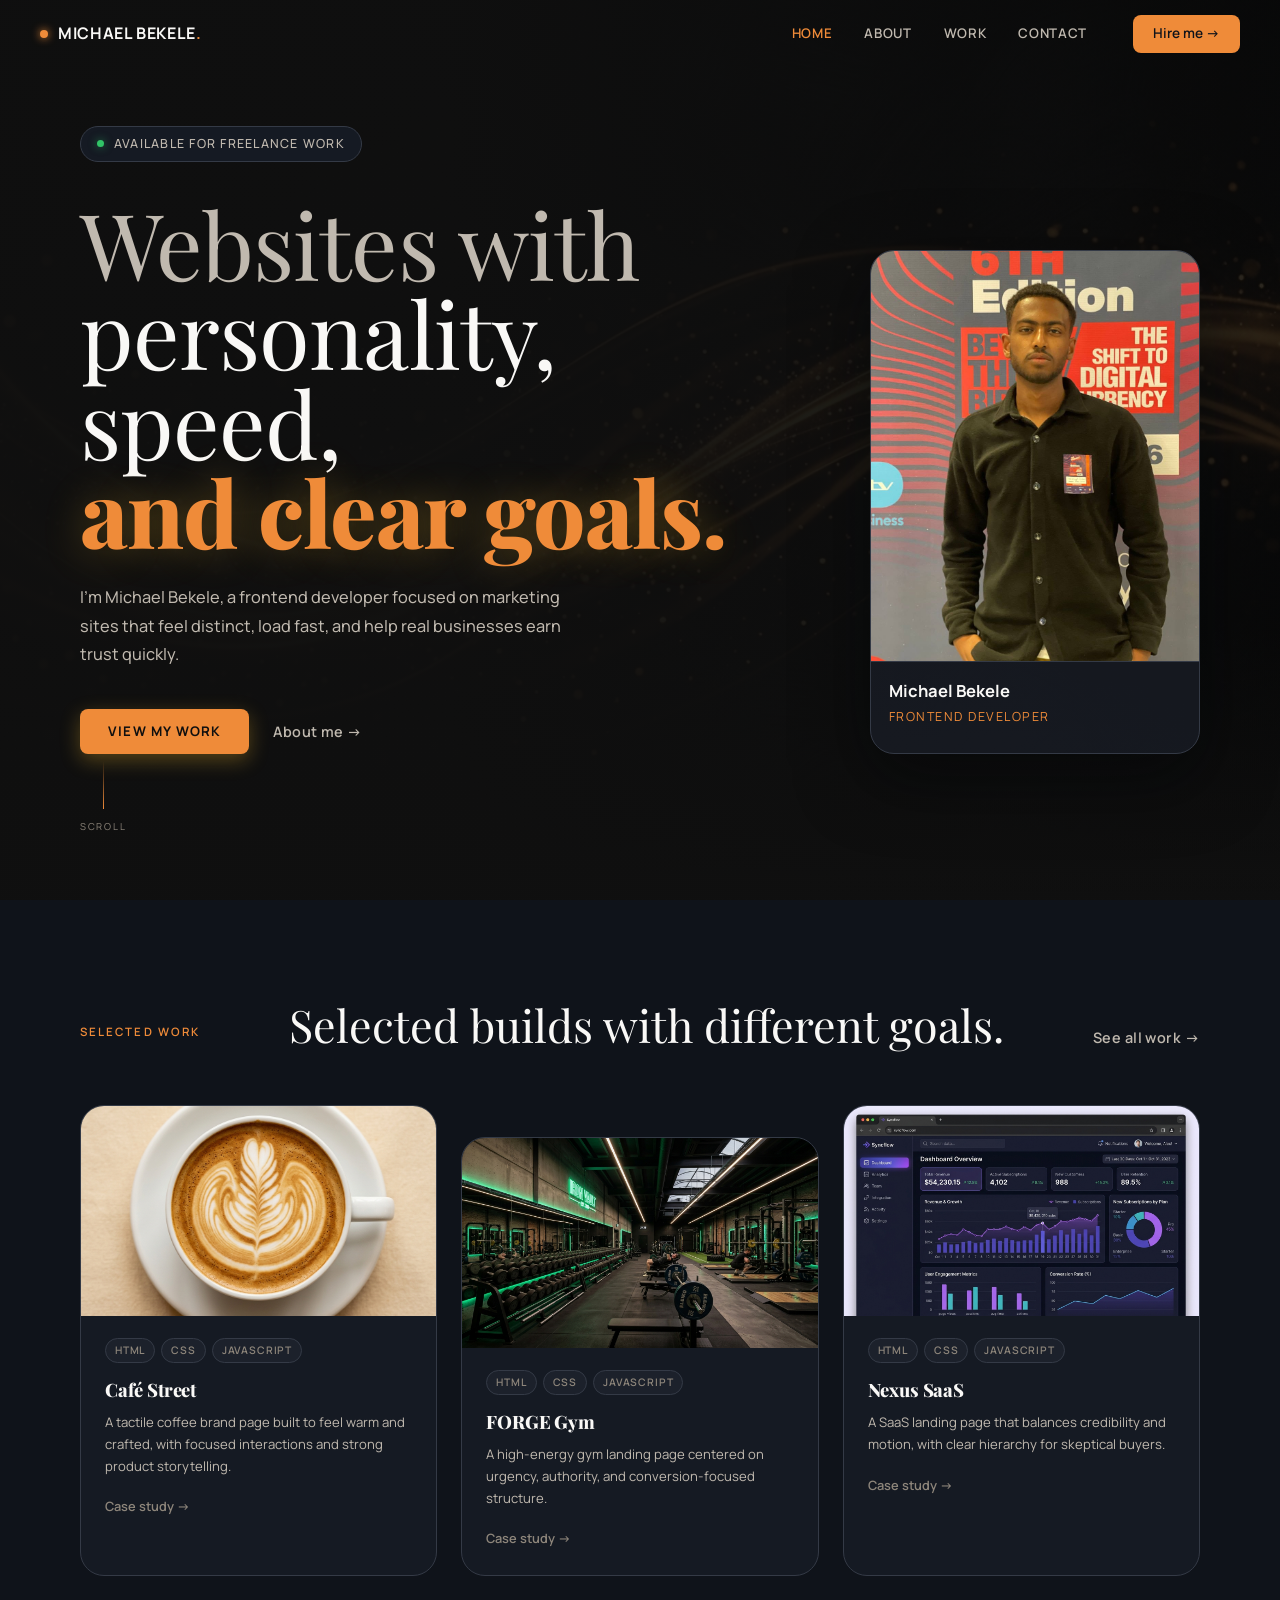
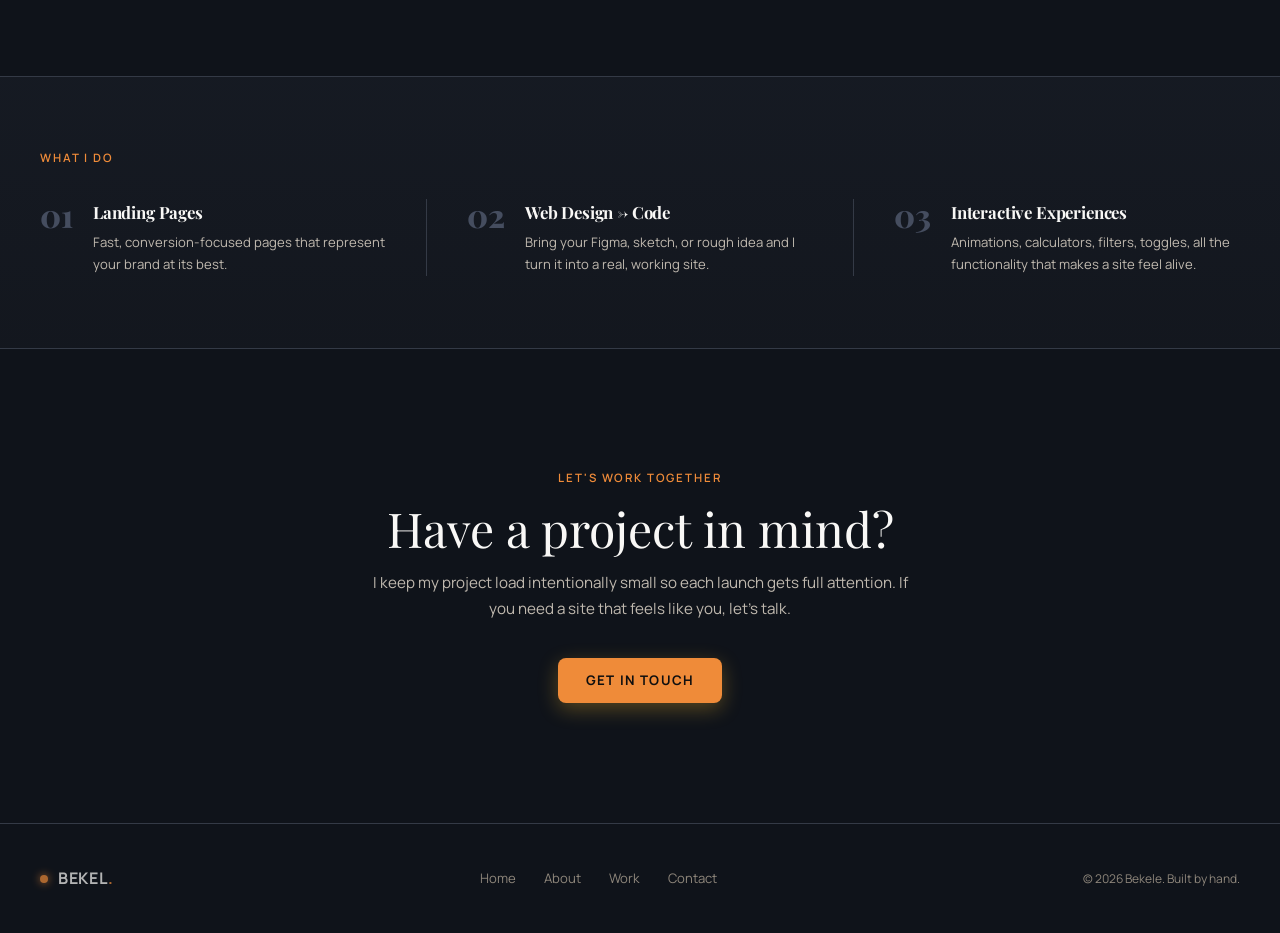
==== commit 143173e4: "Update index.html" ====
--- a/index.html
+++ b/index.html
@@ -170,7 +170,7 @@
           <span class="si-num">02</span>
           <div>
             <h3>Web Design → Code</h3>
-            <p>Bring your Figma, sketch, or rough idea — I turn it into a real, working site.</p>
+            <p>Bring your Figma, sketch, or rough idea and I turn it into a real, working site.</p>
           </div>
         </div>
         <div class="service-divider"></div>
@@ -178,7 +178,7 @@
           <span class="si-num">03</span>
           <div>
             <h3>Interactive Experiences</h3>
-            <p>Animations, calculators, filters, toggles — the functionality that makes a site feel alive.</p>
+            <p>Animations, calculators, filters, toggles, all the functionality that makes a site feel alive.</p>
           </div>
         </div>
       </div>
@@ -208,7 +208,7 @@
         <a href="work.html">Work</a>
         <a href="contact.html">Contact</a>
       </div>
-      <p class="footer-copy">© 2026 Bekel. Built by hand.</p>
+      <p class="footer-copy">© 2026 Bekele. Built by hand.</p>
     </div>
   </footer>
 
